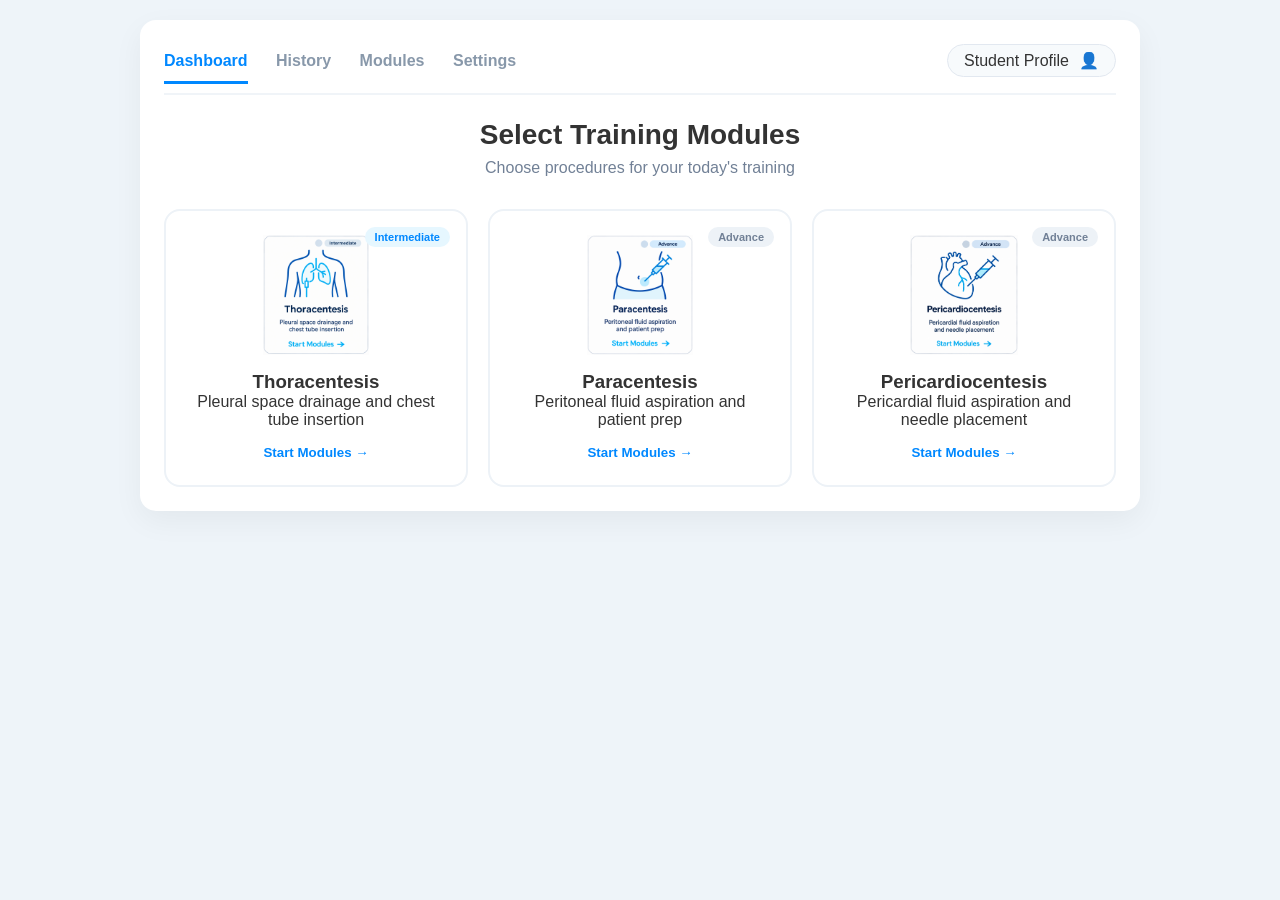
==== protocol-api/ui/index.html @ d9162520 "Fix static UI route mounting and integrate Trig Protocol 1 builder API" ====
<!DOCTYPE html>
<html lang="en">
<head>
  <meta charset="UTF-8">
  <meta name="viewport" content="width=device-width, initial-scale=1.0">
  <title>Medical Simulation Setup</title>
  <link rel="stylesheet" href="style.css">
</head>
<body>
  <div class="app-container">
    
    <!-- Navbar Header -->
    <header class="navbar">
      <div class="nav-links">
        <a href="#" class="nav-item active">Dashboard</a>
        <a href="#" class="nav-item">History</a>
        <a href="#" class="nav-item">Modules</a>
        <a href="#" class="nav-item">Settings</a>
      </div>
      <div class="user-profile">
        <span>Student Profile</span>
        <div class="avatar">👤</div>
      </div>
    </header>

    <!-- STEP 1: Select Training Modules -->
    <section id="step-modules" class="screen active">
      <h1 class="title">Select Training Modules</h1>
      <p class="subtitle">Choose procedures for your today's training</p>

      <div class="cards-grid">
        <!-- Module 1 -->
        <div class="card module-card" onclick="selectModule('thoracentesis')">
          <span class="badge intermediate">Intermediate</span>
          <div class="card-img-box">
            <img src="assets/thoracentesis.png" alt="Thoracentesis" onerror="this.src='https://via.placeholder.com/120?text=Thoracentesis'">
          </div>
          <h3>Thoracentesis</h3>
          <p>Pleural space drainage and chest tube insertion</p>
          <button class="btn-link">Start Modules &rarr;</button>
        </div>

        <!-- Module 2 -->
        <div class="card module-card" onclick="selectModule('paracentesis')">
          <span class="badge advance">Advance</span>
          <div class="card-img-box">
            <img src="assets/paracentesis.png" alt="Paracentesis" onerror="this.src='https://via.placeholder.com/120?text=Paracentesis'">
          </div>
          <h3>Paracentesis</h3>
          <p>Peritoneal fluid aspiration and patient prep</p>
          <button class="btn-link">Start Modules &rarr;</button>
        </div>

        <!-- Module 3 -->
        <div class="card module-card" onclick="selectModule('pericardiocentesis')">
          <span class="badge advance">Advance</span>
          <div class="card-img-box">
            <img src="assets/pericardiocentesis.png" alt="Pericardiocentesis" onerror="this.src='https://via.placeholder.com/120?text=Pericardiocentesis'">
          </div>
          <h3>Pericardiocentesis</h3>
          <p>Pericardial fluid aspiration and needle placement</p>
          <button class="btn-link">Start Modules &rarr;</button>
        </div>
      </div>
    </section>

    <!-- STEP 2: Simulation Setup (Case Configuration) -->
    <section id="step-config" class="screen">
      <div class="breadcrumb">
        <strong id="selected-module-title">Thoracentesis</strong> &gt; Simulation Setup
      </div>

      <div class="config-panel">
        <h2>Case Configuration</h2>
        
        <div class="config-grid">
          <!-- Patient Age -->
          <div class="config-group">
            <label>Patient Age</label>
            <div class="pill-group" id="age-group">
              <button class="btn-pill" data-value="0" onclick="setPill('age-group', this)">Pediatric</button>
              <button class="btn-pill active" data-value="1" onclick="setPill('age-group', this)">Adult</button>
              <button class="btn-pill" data-value="2" onclick="setPill('age-group', this)">Geriatric</button>
            </div>
          </div>

          <!-- Difficulty Slider -->
          <div class="config-group">
            <label>Difficulty</label>
            <div class="slider-box">
              <input type="range" id="difficulty-slider" min="0" max="2" value="1" step="1" onchange="updateSliderLabel()">
              <div class="slider-labels">
                <span>Easy</span>
                <span>Medium</span>
                <span>Hard</span>
              </div>
            </div>
          </div>

          <!-- Case Types -->
          <div class="config-group">
            <label>Case Types</label>
            <div class="pill-group" id="casetype-group">
              <button class="btn-pill active" data-value="0" onclick="setPill('casetype-group', this)">Trauma</button>
              <button class="btn-pill" data-value="1" onclick="setPill('casetype-group', this)">Emergency</button>
            </div>
          </div>
        </div>

        <h2 style="margin-top: 30px;">Select Training mode</h2>
        
        <div class="mode-grid" id="mode-group">
          <!-- Mode 0: Tutorial -->
          <div class="card mode-card" data-value="0" onclick="selectMode(this)">
            <img src="assets/mode_tutorial.png" alt="Tutorial" onerror="this.src='https://via.placeholder.com/60?text=Tutorial'">
            <h3>Tutorial</h3>
            <p>Interactive visual prompts and step-by-step guidance.</p>
          </div>

          <!-- Mode 1: Guide -->
          <div class="card mode-card active" data-value="1" onclick="selectMode(this)">
            <img src="assets/mode_guide.png" alt="Guide" onerror="this.src='https://via.placeholder.com/60?text=Guide'">
            <h3>Guide</h3>
            <p>Real-time cue and feedback during procedure.</p>
          </div>

          <!-- Mode 2: Blind -->
          <div class="card mode-card" data-value="2" onclick="selectMode(this)">
            <img src="assets/mode_blind.png" alt="Blind" onerror="this.src='https://via.placeholder.com/60?text=Blind'">
            <h3>Blind</h3>
            <p>Independent performance testing with no assistance.</p>
          </div>
        </div>

        <!-- Footer Actions -->
        <div class="action-bar">
          <button class="btn-secondary" onclick="goBack()">Cancel</button>
          <button class="btn-primary" onclick="submitTrigProtocol1()">Start</button>
        </div>
      </div>
    </section>

  </div>

  <script src="app.js"></script>
</body>
</html>
---- protocol-api/ui/style.css ----
* {
  box-sizing: border-box;
  margin: 0;
  padding: 0;
  font-family: 'Segoe UI', Tahoma, Geneva, Verdana, sans-serif;
}

body {
  background-color: #eef4f9;
  color: #333;
  padding: 20px;
}

.app-container {
  max-width: 1000px;
  margin: 0 auto;
  background: #ffffff;
  border-radius: 16px;
  box-shadow: 0 10px 30px rgba(0,0,0,0.05);
  padding: 24px;
}

/* Navbar */
.navbar {
  display: flex;
  justify-content: space-between;
  align-items: center;
  border-bottom: 2px solid #f0f4f8;
  padding-bottom: 16px;
  margin-bottom: 24px;
}

.nav-links .nav-item {
  text-decoration: none;
  color: #8898aa;
  font-weight: 600;
  margin-right: 24px;
  padding-bottom: 12px;
}

.nav-links .nav-item.active {
  color: #0088ff;
  border-bottom: 3px solid #0088ff;
}

.user-profile {
  display: flex;
  align-items: center;
  gap: 10px;
  background: #f7fafc;
  padding: 6px 16px;
  border-radius: 20px;
  border: 1px solid #e2e8f0;
}

/* Screen Management */
.screen { display: none; }
.screen.active { display: block; }

.title { text-align: center; font-size: 28px; font-weight: 700; margin-bottom: 8px; }
.subtitle { text-align: center; color: #718096; margin-bottom: 32px; }

/* Module Cards */
.cards-grid {
  display: grid;
  grid-template-columns: repeat(3, 1fr);
  gap: 20px;
}

.card {
  background: #fff;
  border: 2px solid #edf2f7;
  border-radius: 16px;
  padding: 24px;
  text-align: center;
  cursor: pointer;
  transition: all 0.2s ease;
  position: relative;
}

.card:hover {
  transform: translateY(-4px);
  border-color: #0088ff;
  box-shadow: 0 8px 20px rgba(0,136,255,0.1);
}

.badge {
  position: absolute;
  top: 16px;
  right: 16px;
  font-size: 11px;
  padding: 4px 10px;
  border-radius: 12px;
  font-weight: 600;
}
.badge.intermediate { background: #e6f7ff; color: #0088ff; }
.badge.advance { background: #edf2f7; color: #718096; }

.card-img-box { height: 120px; display: flex; align-items: center; justify-content: center; margin-bottom: 16px; }
.card-img-box img { max-height: 100%; max-width: 100%; object-fit: contain; }

.btn-link {
  background: none; border: none; color: #0088ff; font-weight: 700; margin-top: 16px; cursor: pointer;
}

/* Config Setup Screen */
.breadcrumb { font-size: 18px; margin-bottom: 20px; color: #718096; }
.config-panel { background: #fff; border-radius: 16px; padding: 24px; }

.config-grid {
  display: grid;
  grid-template-columns: repeat(3, 1fr);
  gap: 24px;
  margin-top: 20px;
}

.config-group label { display: block; font-weight: 700; margin-bottom: 12px; }

.pill-group {
  display: flex;
  background: #f7fafc;
  padding: 4px;
  border-radius: 24px;
  border: 1px solid #e2e8f0;
}

.btn-pill {
  flex: 1;
  padding: 8px 12px;
  border: none;
  background: transparent;
  border-radius: 20px;
  cursor: pointer;
  font-weight: 600;
  color: #718096;
}

.btn-pill.active {
  background: #e6f7ff;
  color: #0088ff;
  border: 1px solid #0088ff;
}

.slider-box input { width: 100%; }
.slider-labels { display: flex; justify-content: space-between; font-size: 12px; color: #a0aec0; margin-top: 6px; }

/* Mode Selection Cards */
.mode-grid {
  display: grid;
  grid-template-columns: repeat(3, 1fr);
  gap: 20px;
  margin-top: 16px;
}

.mode-card { text-align: center; }
.mode-card img { width: 48px; height: 48px; margin-bottom: 12px; }
.mode-card.active { border-color: #0088ff; background: #f0f8ff; }

/* Buttons */
.action-bar {
  display: flex;
  justify-content: space-between;
  margin-top: 36px;
}

.btn-secondary {
  padding: 10px 24px;
  border: 1px solid #cbd5e0;
  background: #fff;
  border-radius: 20px;
  font-weight: 600;
  cursor: pointer;
}

.btn-primary {
  padding: 10px 36px;
  border: none;
  background: #0088ff;
  color: #fff;
  border-radius: 20px;
  font-weight: 700;
  cursor: pointer;
}
.btn-primary:hover { background: #0066cc; }
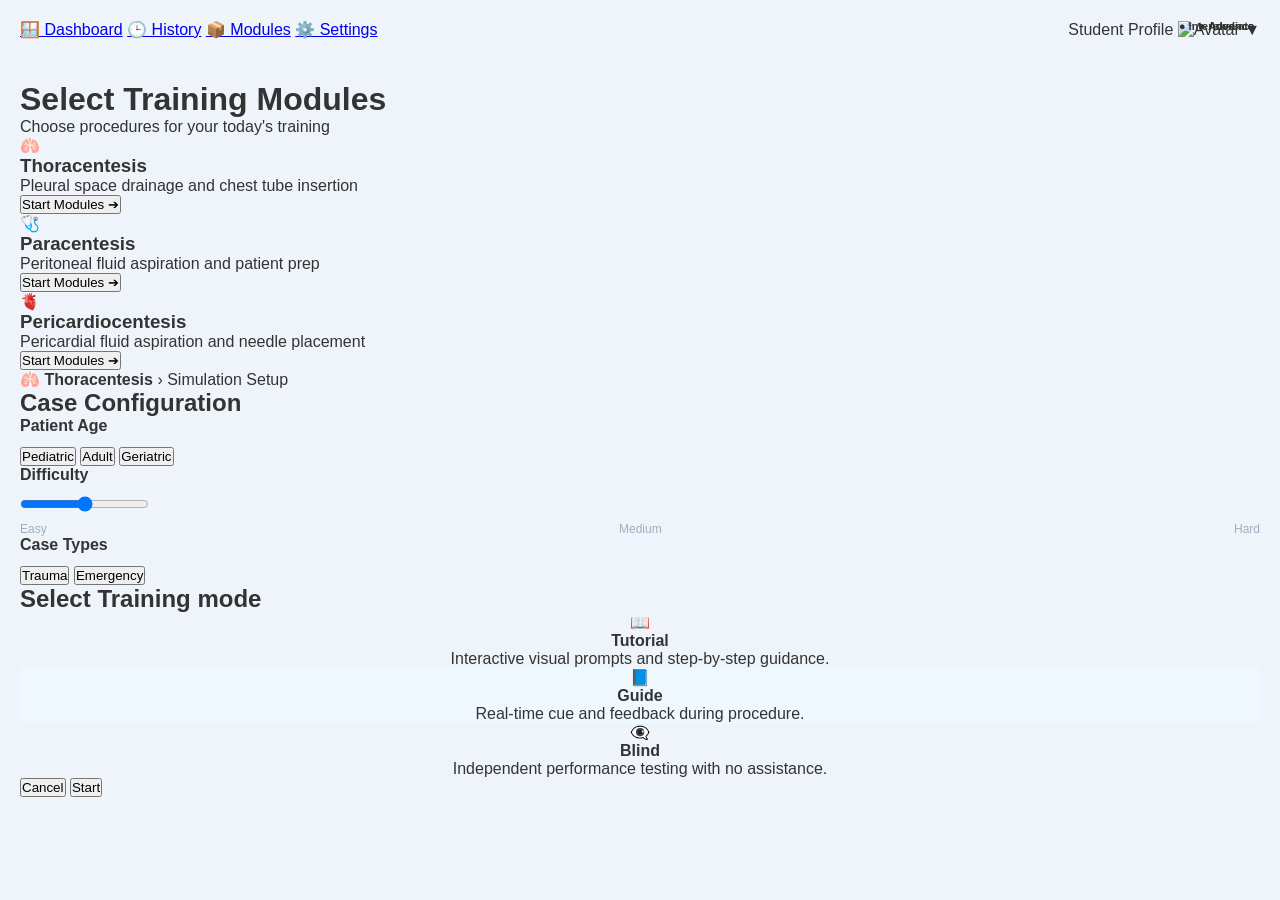
==== commit 8c957fbf: "Update UI design, WebSocket hub, and Trig Protocol 1 integration" ====
--- a/protocol-api/ui/index.html
+++ b/protocol-api/ui/index.html
@@ -3,92 +3,87 @@
 <head>
   <meta charset="UTF-8">
   <meta name="viewport" content="width=device-width, initial-scale=1.0">
-  <title>Medical Simulation Setup</title>
+  <title>Haptic Medical Simulator - Dashboard</title>
   <link rel="stylesheet" href="style.css">
 </head>
 <body>
-  <div class="app-container">
-    
-    <!-- Navbar Header -->
-    <header class="navbar">
-      <div class="nav-links">
-        <a href="#" class="nav-item active">Dashboard</a>
-        <a href="#" class="nav-item">History</a>
-        <a href="#" class="nav-item">Modules</a>
-        <a href="#" class="nav-item">Settings</a>
-      </div>
-      <div class="user-profile">
-        <span>Student Profile</span>
-        <div class="avatar">👤</div>
-      </div>
-    </header>
+  <!-- Header Navbar -->
+  <header class="navbar">
+    <div class="nav-brand">
+      <a href="/" class="nav-item active">🪟 Dashboard</a>
+      <a href="/history" class="nav-item">🕒 History</a>
+      <a href="#" class="nav-item">📦 Modules</a>
+      <a href="#" class="nav-item">⚙️ Settings</a>
+    </div>
+    <div class="profile-pill">
+      <span>Student Profile</span>
+      <img src="https://api.dicebear.com/7.x/avataaars/svg?seed=Felix" alt="Avatar" class="avatar-img">
+      <span class="arrow-down">▼</span>
+    </div>
+  </header>
 
-    <!-- STEP 1: Select Training Modules -->
-    <section id="step-modules" class="screen active">
-      <h1 class="title">Select Training Modules</h1>
-      <p class="subtitle">Choose procedures for your today's training</p>
+  <!-- Main Content Area -->
+  <main class="dashboard-container">
+    <div class="hero-section">
+      <h1>Select Training Modules</h1>
+      <p>Choose procedures for your today's training</p>
+    </div>
 
-      <div class="cards-grid">
-        <!-- Module 1 -->
-        <div class="card module-card" onclick="selectModule('thoracentesis')">
-          <span class="badge intermediate">Intermediate</span>
-          <div class="card-img-box">
-            <img src="assets/thoracentesis.png" alt="Thoracentesis" onerror="this.src='https://via.placeholder.com/120?text=Thoracentesis'">
-          </div>
-          <h3>Thoracentesis</h3>
-          <p>Pleural space drainage and chest tube insertion</p>
-          <button class="btn-link">Start Modules &rarr;</button>
-        </div>
-
-        <!-- Module 2 -->
-        <div class="card module-card" onclick="selectModule('paracentesis')">
-          <span class="badge advance">Advance</span>
-          <div class="card-img-box">
-            <img src="assets/paracentesis.png" alt="Paracentesis" onerror="this.src='https://via.placeholder.com/120?text=Paracentesis'">
-          </div>
-          <h3>Paracentesis</h3>
-          <p>Peritoneal fluid aspiration and patient prep</p>
-          <button class="btn-link">Start Modules &rarr;</button>
-        </div>
-
-        <!-- Module 3 -->
-        <div class="card module-card" onclick="selectModule('pericardiocentesis')">
-          <span class="badge advance">Advance</span>
-          <div class="card-img-box">
-            <img src="assets/pericardiocentesis.png" alt="Pericardiocentesis" onerror="this.src='https://via.placeholder.com/120?text=Pericardiocentesis'">
-          </div>
-          <h3>Pericardiocentesis</h3>
-          <p>Pericardial fluid aspiration and needle placement</p>
-          <button class="btn-link">Start Modules &rarr;</button>
-        </div>
-      </div>
-    </section>
-
-    <!-- STEP 2: Simulation Setup (Case Configuration) -->
-    <section id="step-config" class="screen">
-      <div class="breadcrumb">
-        <strong id="selected-module-title">Thoracentesis</strong> &gt; Simulation Setup
+    <!-- Module Cards Grid -->
+    <div class="modules-grid">
+      <!-- Thoracentesis Card -->
+      <div class="module-card">
+        <div class="badge badge-intermediate"><span>●</span> Intermediate</div>
+        <div class="card-icon">🫁</div>
+        <h3>Thoracentesis</h3>
+        <p>Pleural space drainage and chest tube insertion</p>
+        <button class="btn-start-module" onclick="openSetupModal('Thoracentesis')">Start Modules ➔</button>
       </div>
 
-      <div class="config-panel">
+      <!-- Paracentesis Card -->
+      <div class="module-card">
+        <div class="badge badge-advance"><span>●</span> Advance</div>
+        <div class="card-icon">🩺</div>
+        <h3>Paracentesis</h3>
+        <p>Peritoneal fluid aspiration and patient prep</p>
+        <button class="btn-start-module" onclick="openSetupModal('Paracentesis')">Start Modules ➔</button>
+      </div>
+
+      <!-- Pericardiocentesis Card -->
+      <div class="module-card">
+        <div class="badge badge-advance"><span>●</span> Advance</div>
+        <div class="card-icon">🫀</div>
+        <h3>Pericardiocentesis</h3>
+        <p>Pericardial fluid aspiration and needle placement</p>
+        <button class="btn-start-module" onclick="openSetupModal('Pericardiocentesis')">Start Modules ➔</button>
+      </div>
+    </div>
+  </main>
+
+  <!-- Setup Modal (Popup) -->
+  <div id="setup-modal" class="modal-overlay hidden">
+    <div class="modal-content">
+      <div class="modal-breadcrumb">
+        🫁 <strong id="modal-title">Thoracentesis</strong> <span>› Simulation Setup</span>
+      </div>
+
+      <div class="config-section">
         <h2>Case Configuration</h2>
         
-        <div class="config-grid">
-          <!-- Patient Age -->
+        <div class="config-row">
           <div class="config-group">
             <label>Patient Age</label>
-            <div class="pill-group" id="age-group">
-              <button class="btn-pill" data-value="0" onclick="setPill('age-group', this)">Pediatric</button>
-              <button class="btn-pill active" data-value="1" onclick="setPill('age-group', this)">Adult</button>
-              <button class="btn-pill" data-value="2" onclick="setPill('age-group', this)">Geriatric</button>
+            <div class="segmented-control" id="age-selector">
+              <button class="segment-btn" onclick="selectSegment('age', 0)">Pediatric</button>
+              <button class="segment-btn active" onclick="selectSegment('age', 1)">Adult</button>
+              <button class="segment-btn" onclick="selectSegment('age', 2)">Geriatric</button>
             </div>
           </div>
 
-          <!-- Difficulty Slider -->
           <div class="config-group">
             <label>Difficulty</label>
-            <div class="slider-box">
-              <input type="range" id="difficulty-slider" min="0" max="2" value="1" step="1" onchange="updateSliderLabel()">
+            <div class="range-slider-container">
+              <input type="range" min="0" max="2" value="1" id="difficulty-slider" class="styled-slider">
               <div class="slider-labels">
                 <span>Easy</span>
                 <span>Medium</span>
@@ -97,49 +92,40 @@
             </div>
           </div>
 
-          <!-- Case Types -->
           <div class="config-group">
             <label>Case Types</label>
-            <div class="pill-group" id="casetype-group">
-              <button class="btn-pill active" data-value="0" onclick="setPill('casetype-group', this)">Trauma</button>
-              <button class="btn-pill" data-value="1" onclick="setPill('casetype-group', this)">Emergency</button>
+            <div class="segmented-control" id="casetype-selector">
+              <button class="segment-btn active" onclick="selectSegment('case', 0)">Trauma</button>
+              <button class="segment-btn" onclick="selectSegment('case', 1)">Emergency</button>
             </div>
           </div>
         </div>
 
-        <h2 style="margin-top: 30px;">Select Training mode</h2>
-        
-        <div class="mode-grid" id="mode-group">
-          <!-- Mode 0: Tutorial -->
-          <div class="card mode-card" data-value="0" onclick="selectMode(this)">
-            <img src="assets/mode_tutorial.png" alt="Tutorial" onerror="this.src='https://via.placeholder.com/60?text=Tutorial'">
-            <h3>Tutorial</h3>
+        <h2 class="sub-title">Select Training mode</h2>
+        <div class="mode-cards-grid">
+          <div class="mode-card" onclick="selectMode(0, this)">
+            <div class="mode-icon">📖</div>
+            <h4>Tutorial</h4>
             <p>Interactive visual prompts and step-by-step guidance.</p>
           </div>
-
-          <!-- Mode 1: Guide -->
-          <div class="card mode-card active" data-value="1" onclick="selectMode(this)">
-            <img src="assets/mode_guide.png" alt="Guide" onerror="this.src='https://via.placeholder.com/60?text=Guide'">
-            <h3>Guide</h3>
+          <div class="mode-card active" onclick="selectMode(1, this)">
+            <div class="mode-icon">📘</div>
+            <h4>Guide</h4>
             <p>Real-time cue and feedback during procedure.</p>
           </div>
-
-          <!-- Mode 2: Blind -->
-          <div class="card mode-card" data-value="2" onclick="selectMode(this)">
-            <img src="assets/mode_blind.png" alt="Blind" onerror="this.src='https://via.placeholder.com/60?text=Blind'">
-            <h3>Blind</h3>
+          <div class="mode-card" onclick="selectMode(2, this)">
+            <div class="mode-icon">👁️‍🗨️</div>
+            <h4>Blind</h4>
             <p>Independent performance testing with no assistance.</p>
           </div>
         </div>
+      </div>
 
-        <!-- Footer Actions -->
-        <div class="action-bar">
-          <button class="btn-secondary" onclick="goBack()">Cancel</button>
-          <button class="btn-primary" onclick="submitTrigProtocol1()">Start</button>
-        </div>
+      <div class="modal-actions">
+        <button class="btn-cancel" onclick="closeSetupModal()">Cancel</button>
+        <button class="btn-primary-start" onclick="launchSimulation()">Start</button>
       </div>
-    </section>
-
+    </div>
   </div>
 
   <script src="app.js"></script>
